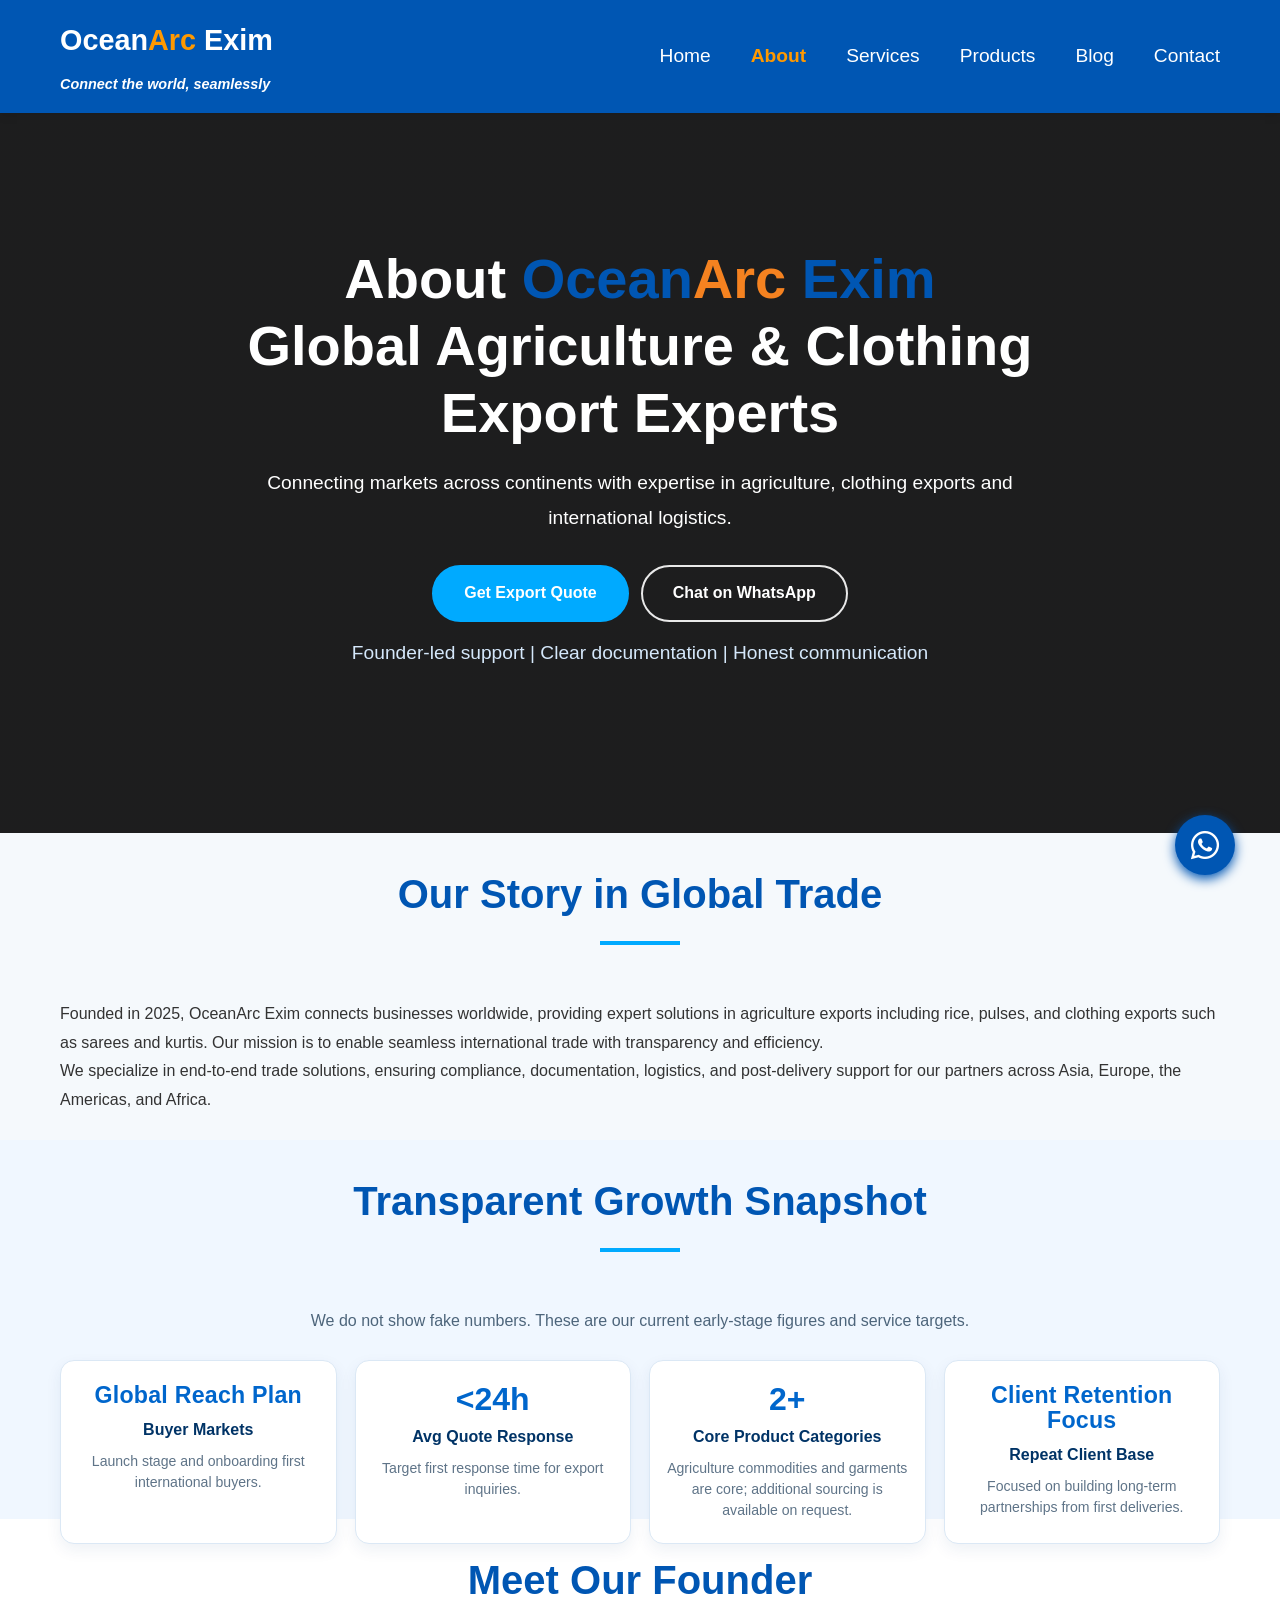
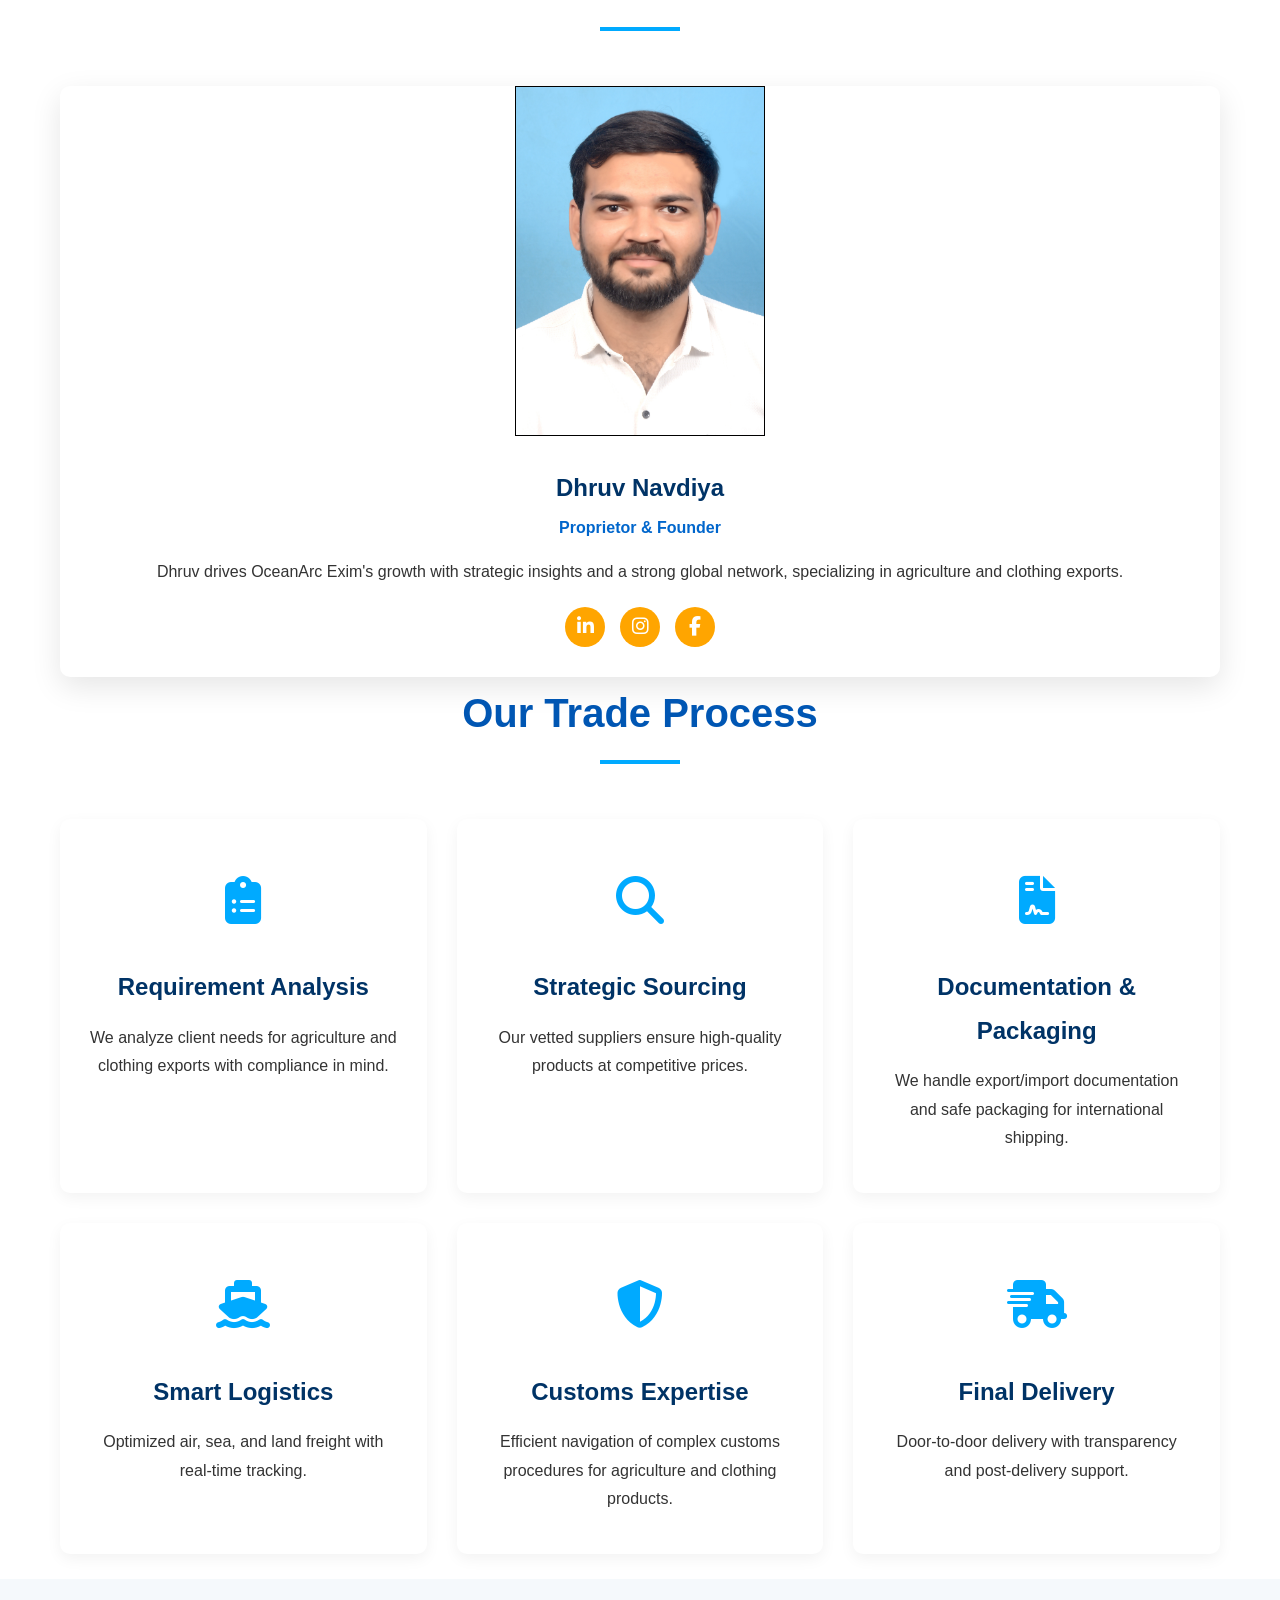
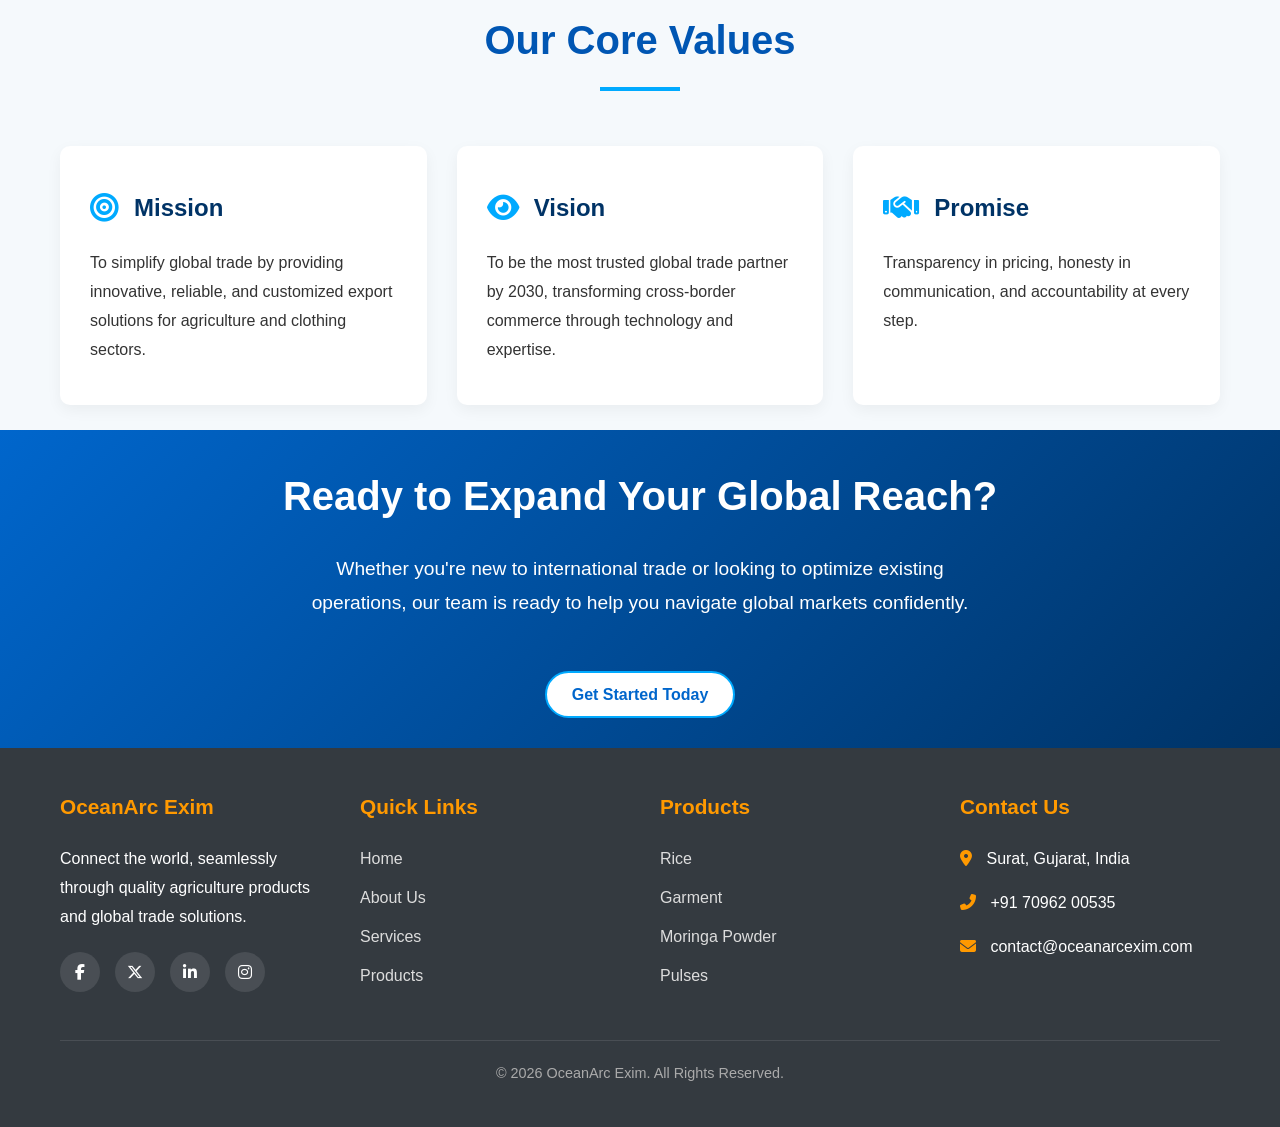
==== about.html @ 797d9c74 "first commit" ====
<!DOCTYPE html>
<html lang="en" class="page-anim">

<head>
  <meta charset="UTF-8" />
  <meta name="viewport" content="width=device-width, initial-scale=1.0" />
  <title>About OceanArc Exim | Global Agriculture & Clothing Export Experts</title>

  <!-- Meta description and keywords for SEO -->
  <meta name="description"
    content="Learn about OceanArc Exim, a leading global trade company specializing in agriculture and clothing exports. Discover our journey, core values, and expertise in cross-border commerce.">
  <meta name="keywords"
    content="OceanArc Exim, global trade, agriculture exports, clothing exports, rice, pulses, export solutions, international logistics">
  <link rel="canonical" href="https://oceanarcexim.com/about.html">

  <!-- Open Graph / Facebook -->
  <meta property="og:title" content="About OceanArc Exim | Global Trade & Export Experts">
  <meta property="og:description"
    content="OceanArc Exim is a trusted global trade company specializing in agriculture and clothing exports. Learn about our journey and values.">
  <meta property="og:type" content="website">
  <meta property="og:url" content="https://oceanarcexim.com/about.html">
  <meta property="og:image" content="https://oceanarcexim.com/images/about-og-image.jpg">

  <!-- Twitter Card -->
  <meta name="twitter:card" content="summary_large_image">
  <meta name="twitter:title" content="About OceanArc Exim | Global Trade & Export Experts">
  <meta name="twitter:description"
    content="OceanArc Exim is a trusted global trade company specializing in agriculture and clothing exports.">
  <meta name="twitter:image" content="https://oceanarcexim.com/images/about-og-image.jpg">

  <!-- Structured Data for Organization -->
  <script type="application/ld+json">
  {
    "@context": "https://schema.org",
    "@type": "Organization",
    "name": "OceanArc Exim",
    "url": "https://oceanarcexim.com",
    "logo": "https://oceanarcexim.com/images/logo.svg",
    "sameAs": [
      "https://www.facebook.com/profile.php?id=61581010155384",
      "https://x.com/oceanarcexim",
      "https://www.linkedin.com/company/oceanarc-exim/",
      "https://www.instagram.com/oceanarcexim/"
    ],
    "founder": {
      "@type": "Person",
      "name": "Dhruv Navdiya",
      "jobTitle": "Proprietor & Founder",
      "sameAs": "https://www.linkedin.com/in/dhruv-navdiya-4999b9301"
    },
    "description": "OceanArc Exim is a global trade company specializing in agriculture and clothing exports, connecting markets across continents."
  }
  </script>

  <!-- Font Awesome -->
  <link rel="stylesheet" href="https://cdnjs.cloudflare.com/ajax/libs/font-awesome/6.5.2/css/all.min.css" />

  <!-- Stylesheet -->
  <link rel="stylesheet" href="css/style.css" />
  <link rel="icon" href="images/logo.svg" type="image/svg+xml">

    <link rel="stylesheet" href="css/about.css" />
</head>

<body data-page="about">
  <!-- WhatsApp Button -->
  <a href="https://wa.me/917096200535?text=Hi%20OceanArc%20Exim!%20Let's%20connect." class="whatsapp-button"
    target="_blank" aria-label="Chat with us on WhatsApp">
    <i class="fab fa-whatsapp"></i>
  </a>
  <!-- Header -->
      <div id="site-header"></div>

  <!-- Hero Section -->
  <section class="hero">
    <div class="video-container">
      <video autoplay muted loop playsinline preload="metadata" id="heroVideo">
        <source src="videos/intro.mp4" type="video/mp4">
        <!-- Fallback image if video doesn't load -->
        <img src="images/about.webp" alt="OceanArc Exim - Global Trade">
      </video>
    </div>
    <div class="container">
      <div class="hero-content">
        <h1>About <span style="color: #0056B3;">Ocean</span><span style="color: #f58220;">Arc</span><span
            style="color: #0056B3;"> Exim</span><br /> Global Agriculture & Clothing Export Experts</h1>
        <p class="hero-subtext">Connecting markets across continents with expertise in agriculture, clothing exports and
          international logistics.</p>
        <div class="about-hero-cta">
          <a href="contact.html" class="btn" data-inquiry="Hello OceanArc Exim, I want a quick export quote for bulk order. Please share MOQ, pricing, and delivery timeline.">Get Export Quote</a>
          <a href="https://wa.me/917096200535?text=Hi%20OceanArc%20Exim!%20I%20want%20an%20export%20quote."
            class="btn btn-outline-about" target="_blank" rel="noopener">Chat on WhatsApp</a>
        </div>
        <p class="hero-trust-line hero-trust-line-secondary">Founder-led support | Clear documentation | Honest communication</p>
      </div>
    </div>
  </section>

  <!-- Our Story -->
  <section class="section">
    <div class="container">
      <div class="section-title">
        <h2>Our Story in Global Trade</h2>
      </div>
      <p>Founded in 2025, OceanArc Exim connects businesses worldwide, providing expert solutions in agriculture exports
        including rice, pulses, and clothing exports such as sarees and kurtis. Our mission is to enable seamless
        international trade with transparency and efficiency.</p>
      <p>We specialize in end-to-end trade solutions, ensuring compliance, documentation, logistics, and post-delivery
        support for our partners across Asia, Europe, the Americas, and Africa.</p>
    </div>
  </section>

  <!-- Proof Section -->
  <section class="section proof-section">
    <div class="container">
      <div class="section-title">
        <h2>Transparent Growth Snapshot</h2>
      </div>
      <p class="proof-intro">We do not show fake numbers. These are our current early-stage figures and service targets.</p>
      <div class="proof-grid">
        <article class="proof-card">
          <strong class="proof-strong-text">Global Reach Plan</strong>
          <span>Buyer Markets</span>
          <p>Launch stage and onboarding first international buyers.</p>
        </article>
        <article class="proof-card">
          <strong>&lt;24h</strong>
          <span>Avg Quote Response</span>
          <p>Target first response time for export inquiries.</p>
        </article>
        <article class="proof-card">
          <strong>2+</strong>
          <span>Core Product Categories</span>
          <p>Agriculture commodities and garments are core; additional sourcing is available on request.</p>
        </article>
        <article class="proof-card">
          <strong class="proof-strong-text">Client Retention Focus</strong>
          <span>Repeat Client Base</span>
          <p>Focused on building long-term partnerships from first deliveries.</p>
        </article>
      </div>
    </div>
  </section>

  <!-- Founder Section -->
  <section class="section section-alt">
    <div class="container">
      <div class="section-title">
        <h2>Meet Our Founder</h2>
      </div>
      <div class="founders">
        <div class="founder-card">
          <div class="founder-img-container">
            <img src="images/dhruv_navdiya.jpg" alt="Dhruv Navdiya, Founder of OceanArc Exim, Global Trade Expert"
              class="founder-img" />
          </div>
          <div class="founder-info">
            <h3 class="founder-name">Dhruv Navdiya</h3>
            <p class="founder-title">Proprietor & Founder</p>
            <p>Dhruv drives OceanArc Exim's growth with strategic insights and a strong global network, specializing in
              agriculture and clothing exports.</p>
            <div class="social-links-1">
              <a href="https://www.linkedin.com/in/dhruv-navdiya-4999b9301" target="_blank"><i
                  class="fab fa-linkedin-in"></i></a>
              <a href="https://www.instagram.com/dnavdiya_2005?igsh=ZDdmYmc5bDFraGQ4" target="_blank"><i
                  class="fab fa-instagram"></i></a>
              <a href="https://www.facebook.com/share/1FxKgViYUD/" target="_blank"><i class="fab fa-facebook-f"></i></a>
            </div>
          </div>
        </div>
      </div>
    </div>
  </section>

  <!-- Trade Process -->
  <section class="section section-alt">
    <div class="container">
      <div class="section-title">
        <h2>Our Trade Process</h2>
      </div>
      <div class="process-container">
        <div class="process-step">
          <div class="process-icon"><i class="fas fa-clipboard-list" aria-hidden="true"></i></div>
          <h3>Requirement Analysis</h3>
          <p>We analyze client needs for agriculture and clothing exports with compliance in mind.</p>
        </div>
        <div class="process-step">
          <div class="process-icon"><i class="fas fa-magnifying-glass" aria-hidden="true"></i></div>
          <h3>Strategic Sourcing</h3>
          <p>Our vetted suppliers ensure high-quality products at competitive prices.</p>
        </div>
        <div class="process-step">
          <div class="process-icon"><i class="fas fa-file-contract" aria-hidden="true"></i></div>
          <h3>Documentation & Packaging</h3>
          <p>We handle export/import documentation and safe packaging for international shipping.</p>
        </div>
        <div class="process-step">
          <div class="process-icon"><i class="fas fa-ship" aria-hidden="true"></i></div>
          <h3>Smart Logistics</h3>
          <p>Optimized air, sea, and land freight with real-time tracking.</p>
        </div>
        <div class="process-step">
          <div class="process-icon"><i class="fas fa-shield-halved" aria-hidden="true"></i></div>
          <h3>Customs Expertise</h3>
          <p>Efficient navigation of complex customs procedures for agriculture and clothing products.</p>
        </div>
        <div class="process-step">
          <div class="process-icon"><i class="fas fa-truck-fast" aria-hidden="true"></i></div>
          <h3>Final Delivery</h3>
          <p>Door-to-door delivery with transparency and post-delivery support.</p>
        </div>
      </div>
    </div>
  </section>

  <!-- Core Values -->
  <section class="section">
    <div class="container">
      <div class="section-title">
        <h2>Our Core Values</h2>
      </div>
      <div class="values-container">
        <div class="value-card">
          <h3><i class="fas fa-bullseye"></i> Mission</h3>
          <p>To simplify global trade by providing innovative, reliable, and customized export solutions for agriculture
            and clothing sectors.</p>
        </div>
        <div class="value-card">
          <h3><i class="fas fa-eye"></i> Vision</h3>
          <p>To be the most trusted global trade partner by 2030, transforming cross-border commerce through technology
            and expertise.</p>
        </div>
        <div class="value-card">
          <h3><i class="fas fa-handshake"></i> Promise</h3>
          <p>Transparency in pricing, honesty in communication, and accountability at every step.</p>
        </div>
      </div>
    </div>
  </section>

  <!-- CTA -->
  <section class="cta-section">
    <div class="container">
      <h2>Ready to Expand Your Global Reach?</h2>
      <p>Whether you're new to international trade or looking to optimize existing operations, our team is ready to help
        you navigate global markets confidently.</p>
      <a href="contact.html" class="btn" data-inquiry="Hello OceanArc Exim, I am ready to start. Please guide me with product options, MOQ, pricing, and delivery timeline.">Get Started Today</a>
    </div>
  </section>

  <!-- Footer -->
      <div id="site-footer"></div>

      <script src="js/layout.js" defer></script>
<script src="js/main.js" defer></script>
  <!-- Google tag (gtag.js) -->
  <script async src="https://www.googletagmanager.com/gtag/js?id=G-DRQ6JEZ7NY"></script>
  <script>
    window.dataLayer = window.dataLayer || [];
    function gtag() { dataLayer.push(arguments); }
    gtag('js', new Date());

    gtag('config', 'G-DRQ6JEZ7NY');
  </script>
</body>

</html>
---- css/style.css ----
/* Contact info links */
  .contact-info a {
    color: #ffffff;
    text-decoration: none;
    transition: color 0.3s ease;
  }

  .contact-info a:hover {
    color: #FF9900;
  }

/* Video styling for product cards */
.product-media {
    width: 100%;
    height: 4000px;
    object-fit: cover;
    border-radius: 8px 8px 0 0;
    background: #f5f5f5;
}

.product-card video.product-media {
    background: #000;
	height: 300px;
}

/* Ensure consistent sizing */
.product-image, .product-media {
    width: 100%;
    height: 400px;
    object-fit: cover;
    border-radius: 8px 8px 0 0;
}

/* Single product page video */
.product-image-section video.product-media {
    height: 450px;
}

/* Why Choose Us Section */
.why-choose-us {
  padding: 60px 0;
  background-color: #f0f4f8; /* Light blue-gray background */
}

.features-grid {
  display: grid;
  grid-template-columns: repeat(4, 1fr);
  gap: 30px;
  margin-top: 40px;
}

.feature-card {
  background-color: white;
  padding: 30px;
  border-radius: 10px;
  box-shadow: 0 8px 20px rgba(0, 0, 0, 0.1);
  text-align: center;
  transition: transform 0.3s ease, box-shadow 0.3s ease;
  border-bottom: 4px solid var(--primary-color);
}

.feature-card:hover {
  transform: translateY(-8px);
  box-shadow: 0 12px 25px rgba(0, 0, 0, 0.15);
  border-color: var(--accent-color);
}

.feature-icon {
  font-size: 3.5rem;
  color: var(--primary-color);
  margin-bottom: 20px;
  transition: color 0.3s ease;
}

.feature-card:hover .feature-icon {
  color: var(--accent-color);
}

.feature-card h3 {
  font-size: 1.6rem;
  color: var(--secondary-color);
  margin-bottom: 15px;
}

.feature-card p {
  color: var(--text-light);
  font-size: 1rem;
}

/* WhatsApp Button Styles */
        .whatsapp-button {
            position: fixed;
            bottom: 25px;
            right: 45px;
            width: 60px;
            height: 60px;
            background-color: #0056b3;
            border-radius: 50%;
            display: flex;
            align-items: center;
            justify-content: center;
            box-shadow: 0 4px 12px #0056b3;
            z-index: 9999;
            transition: all 0.3s ease;
            animation: pulse 2s infinite;
        }
        
        .whatsapp-button:hover {
            transform: scale(1.1);
            box-shadow: 0 6px 16px #0056b3;
        }
        
        .whatsapp-button i {
            color: white;
            font-size: 32px;
        }
        
        @keyframes pulse {
            0% {
                box-shadow: #0056b3;
            }
            70% {
                box-shadow:#0056b3;
            }
            100% {
                box-shadow: #0056b3;
            }
        }
        
        /* Responsive adjustments */
        @media (max-width: 768px) {
            .whatsapp-button {
                bottom: 20px;
                right: 20px;
                width: 55px;
                height: 55px;
            }
            
            .whatsapp-button i {
                font-size: 28px;
            }
        }


/* Dropdown Menu Styles */
.dropdown {
  position: relative;
}

.dropdown-menu {
  position: absolute;
  top: 100%;
  left: -27px;
  background-color: var(--primary-color);
  min-width: 0px;
  box-shadow: 0 8px 16px rgba(0, 0, 0, 0.15);
  border-radius: 0 0 5px 5px;
  opacity: 0;
  visibility: hidden;
  transform: translateY(-10px);
  transition: all 0.3s ease;
  z-index: 1000;
  border-top: 3px solid var(--accent-color);
  margin-top:10px;
}

.dropdown:hover .dropdown-menu {
  opacity: 1;
  visibility: visible;
  transform: translateY(0);
}

.dropdown-menu a {
  display: block;
  padding: 12px 20px;
  color: white !important;
  text-decoration: none;
  transition: all 0.3s ease;
  border-bottom: 1px solid rgba(255, 255, 255, 0.1);
}

/* Change text color to orange on hover */
.dropdown-menu a:hover {
  background-color: rgba(255, 255, 255, 0.1);
  color: var(--accent-color) !important;
}

.dropdown-menu a:last-child {
  border-bottom: none;
}


/* Mobile dropdown styles */
@media (max-width: 768px) {
  .dropdown-menu {
    position: static;
    opacity: 1;
    visibility: visible;
    transform: none;
    box-shadow: none;
    background-color: rgba(0, 0, 0, 0.2);
    display: none;
    margin-left: 20px;
    border-top: none;
    border-left: 3px solid var(--accent-color);
  }
  
  .dropdown.active .dropdown-menu {
    display: block;
  }
  
  .dropdown-menu a {
    color: white !important;
    border-bottom: 1px solid rgba(255, 255, 255, 0.1);
  }
  
  /* Change text color to orange on hover for mobile */
  .dropdown-menu a:hover {
    background-color: rgba(255, 255, 255, 0.1);
    color: var(--accent-color) !important;
  }
  
  .dropdown.active > a {
    color: var(--accent-color) !important;
  }
  
}



/* Modal Styles */
.modal {
  display: none;
  position: fixed;
  z-index: 1000;
  left: 0;
  top: 0;
  width: 100%;
  height: 100%;
  overflow: auto;
  background-color: rgba(0,0,0,0.7);
}

.modal-content {
  background-color: #fefefe;
  margin: 5% auto;
  padding: 20px;
  border: 1px solid #888;
  width: 80%;
  max-width: 900px;
  border-radius: 8px;
  max-height: 80vh;
  overflow-y: auto;
}

.close {
  color: #aaa;
  float: right;
  font-size: 28px;
  font-weight: bold;
  cursor: pointer;
}

.close:hover {
  color: black;
}

/* Image Management Styles */
.image-item {
  position: relative;
  border: 1px solid #ddd;
  border-radius: 5px;
  padding: 10px;
  width: 150px;
}

.image-item img {
  width: 100%;
  height: 120px;
  object-fit: cover;
  border-radius: 4px;
}

.image-actions {
  display: flex;
  justify-content: space-between;
  margin-top: 8px;
}

.primary-badge {
  background-color: var(--primary-color);
  color: white;
  padding: 2px 6px;
  border-radius: 3px;
  font-size: 12px;
  margin-top: 5px;
}

.set-primary-btn {
  background-color: #28a745;
  color: white;
  border: none;
  padding: 4px 8px;
  border-radius: 3px;
  cursor: pointer;
  font-size: 12px;
}

.delete-image-btn {
  background-color: #dc3545;
  color: white;
  border: none;
  padding: 4px 8px;
  border-radius: 3px;
  cursor: pointer;
  font-size: 12px;
}

.image-upload-section {
  margin: 20px 0;
  padding: 15px;
  background-color: #f8f9fa;
  border-radius: 5px;
  border: 1px dashed #ccc;
}

html.page-anim body > * {
  opacity: 0;
  transform: translateY(20px);
}

html.page-anim body > * {
  animation: pageFadeIn 0.8s ease-out both;
}

@keyframes pageFadeIn {
  0% { opacity: 0; transform: translateY(20px); }
  100% { opacity: 1; transform: translateY(0); }
}

@media (prefers-reduced-motion: reduce) {
  html.page-anim body > * {
    opacity: 1 !important;
    transform: none !important;
    animation: none !important;
  }
}

.learn {
  display: block;
  text-decoration: none;
  color: #003366;
}
/* Base Styles */
:root {
  --primary-color: #0056b3;
  --secondary-color: #003366;
  --accent-color: #ff9900;
  --light-color: #f8f9fa;
  --dark-color: #343a40;
  --text-color: #333;
  --text-light: #6c757d;
  --container-blue: #00529c;
  --container-blue: #00529c;
  --container-orange: #e67e22;
  --container-green: #27ae60;
  --container-gray: #7f8c8d;
}
/* Responsive Images */
@media (max-width: 768px) {
  .featured-image {
    max-height: 300px;
  }

  .post-content img {
    margin: 15px 0;
  }
}
/*end*/
* {
  margin: 0;
  padding: 0;
  box-sizing: border-box;
  font-family: "Segoe UI", Tahoma, Geneva, Verdana, sans-serif;
}
body {
  color: var(--text-color);
  line-height: 1.6;
  overflow-x: hidden;
}
.container {
  width: 100%;
  max-width: 1200px;
  margin: 0 auto;
  padding: 0 15px;
}
/* Header Styles */
#site-header {
  min-height: 88px;
  background-color: var(--primary-color);
}

header {
  background-color: var(--primary-color);
  color: white;
  padding: 15px 0;
  position: sticky;
  top: 0;
  z-index: 1000;
  box-shadow: 0 2px 10px rgba(0, 0, 0, 0.1);
  transition: all 0.3s;
}
.header-container {
  display: flex;
  justify-content: space-between;
  align-items: center;
}
.logo {
  font-size: 1.8rem;
  font-weight: 700;
}
.logo span {
  color: var(--accent-color);
}
.tagline {
  font-style: italic;
  font-size: 0.9rem;
  margin-top: 5px;
}
.header-email {
  margin-left: 24px;
  margin-right: auto;
  display: inline-flex;
  align-items: center;
  gap: 8px;
  color: #e8f3ff;
  text-decoration: none;
  font-size: 0.95rem;
  font-weight: 600;
  padding: 6px 12px;
  border: 1px solid rgba(255, 255, 255, 0.35);
  border-radius: 999px;
  background: rgba(255, 255, 255, 0.08);
  transition: background-color 0.25s ease, color 0.25s ease;
}
.header-email:hover {
  background: rgba(255, 255, 255, 0.2);
  color: #fff;
}
.nav-toggle {
  display: none;
  background: none;
  border: none;
  color: white;
  font-size: 1.5rem;
  cursor: pointer;
}
nav ul {
  display: flex;
  list-style: none;
}
nav ul li {
  margin-left: 40px;
  font-size: 1.2rem;
}
nav ul li a {
  color: white;
  text-decoration: none;
  font-weight: 500;
  transition: color 0.3s;
}
nav ul li a.nav-active {
  color: var(--accent-color) !important;
  font-weight: 700;
}
nav ul li a:hover {
  color: var(--accent-color);
}
.admin-link {
  background-color: var(--accent-color);
  padding: 5px 15px;
  border-radius: 5px;
}
/* Hero Slider */
.hero {
  position: relative;
  height: 750px;
  overflow: hidden;
}
.slider {
  display: flex;
  width: 100%;
  height: 100%;
  transition: transform 0.5s ease-in-out;
}
.slide {
  min-width: 100%;
  height: 100%;
  background-size: cover;
  background-position: center;
  display: flex;
  align-items: center;
  justify-content: center;
  color: white;
  text-align: center;
  position: relative;
}
.slide::before {
  content: "";
  position: absolute;
  top: 0;
  left: 0;
  width: 100%;
  height: 100%;
  background-color: rgba(0, 0, 0, 0.5);
}
.slide-content {
  position: relative;
  z-index: 1;
  padding: 0 20px;
  max-width: 800px;
}
.slide h1 {
  font-size: 3rem;
  margin-bottom: 20px;
  text-shadow: 2px 2px 4px rgba(0, 0, 0, 0.5);
}
.slide p {
  font-size: 1.2rem;
  margin-bottom: 30px;
  text-shadow: 1px 1px 2px rgba(0, 0, 0, 0.5);
}
.btn {
  display: inline-block;
  background-color: var(--accent-color);
  color: white;
  padding: 12px 30px;
  border-radius: 5px;
  text-decoration: none;
  font-weight: 600;
  transition: background-color 0.3s;
}
.btn-outline-light {
  background-color: transparent;
  border: 2px solid rgba(255, 255, 255, 0.85);
  color: #fff;
}
.btn-outline-light:hover {
  background-color: rgba(255, 255, 255, 0.16);
  color: #fff;
}
.hero-cta-group {
  display: flex;
  gap: 12px;
  justify-content: center;
  flex-wrap: wrap;
}
.hero-proof {
  margin-top: 16px;
  font-size: 0.95rem;
  font-weight: 600;
  color: #f2f2f2;
}
.hero-proof i {
  color: #5bff93;
  margin-right: 6px;
}

.conversion-strip {
  position: relative;
  overflow: hidden;
  background: linear-gradient(180deg, #eef6ff 0%, #e6f1ff 100%);
  color: var(--text-color);
  padding: 58px 0;
  border-top: 1px solid #d7e6f7;
  border-bottom: 1px solid #d7e6f7;
}
.conversion-strip::before {
  content: "";
  position: absolute;
  inset: 0;
  background-image: radial-gradient(circle at 1px 1px, rgba(0, 86, 179, 0.14) 1px, transparent 0);
  background-size: 22px 22px;
  opacity: 0.18;
  pointer-events: none;
}
.conversion-strip::after {
  content: none;
}
.conversion-strip-inner {
  position: relative;
  z-index: 1;
  display: grid;
  grid-template-columns: minmax(0, 1.5fr) minmax(280px, 1fr);
  align-items: center;
  gap: 24px;
}
.conversion-shell {
  position: relative;
  z-index: 1;
  border-radius: 24px;
  padding: 22px;
  background: #ffffff;
  border: 1px solid #c8ddf3;
  box-shadow: 0 16px 36px rgba(5, 49, 96, 0.12);
}
.conversion-copy {
  background: #f6fbff;
  border: 1px solid #d6e6f7;
  border-radius: 18px;
  padding: 26px 24px;
  box-shadow: inset 0 1px 0 rgba(255, 255, 255, 0.95);
}
.conversion-kicker {
  display: inline-flex;
  align-items: center;
  gap: 8px;
  font-size: 0.76rem;
  letter-spacing: 0.08em;
  text-transform: uppercase;
  font-weight: 700;
  color: #1d5f9f;
  margin-bottom: 10px;
}
.conversion-kicker::before {
  content: "";
  width: 18px;
  height: 2px;
  border-radius: 999px;
  background: var(--accent-color);
}
.conversion-copy h2 {
  font-size: 2rem;
  margin-bottom: 10px;
  line-height: 1.15;
  color: #123a63;
}
.conversion-copy p {
  margin: 0 0 18px;
  color: #496985;
  max-width: 640px;
}
.trust-metrics {
  display: grid;
  grid-template-columns: repeat(3, minmax(0, 1fr));
  gap: 10px;
}
.trust-item {
  background: #fff;
  border: 1px solid #cfe2f5;
  border-radius: 12px;
  padding: 12px 12px;
  box-shadow: 0 4px 10px rgba(10, 70, 130, 0.05);
}
.trust-item strong {
  display: block;
  font-size: 1.15rem;
  margin-bottom: 4px;
  color: #0b5299;
}
.trust-item span {
  font-size: 0.8rem;
  color: #55728d;
}
.conversion-actions {
  display: grid;
  grid-template-columns: 1fr;
  gap: 10px;
  background: #f3f8ff;
  border: 1px solid #cfe1f4;
  border-radius: 16px;
  padding: 16px;
  box-shadow: inset 0 1px 0 rgba(255, 255, 255, 0.92);
}
.conversion-btn {
  min-width: 0;
  text-align: center;
  width: 100%;
  border-radius: 10px;
}
.conversion-actions .btn {
  box-shadow: 0 7px 16px rgba(0, 86, 179, 0.2);
}
.conversion-actions .btn-outline-light {
  color: #0b539a;
  background: #fff;
  border-color: #0b539a;
}
.conversion-actions .btn-outline-light:hover {
  background: #eaf3ff;
  color: #083f78;
}

/* Add this to your existing testimonials CSS */
.testimonial-card {
  position: relative;
  transform-style: preserve-3d;
  perspective: 1000px;
  transition: all 0.5s cubic-bezier(0.175, 0.885, 0.32, 1.275);
}

.testimonial-card::before {
  content: "";
  position: absolute;
  top: 0;
  left: 0;
  width: 100%;
  height: 100%;
  background: linear-gradient(
    135deg,
    rgba(74, 144, 226, 0.1) 0%,
    rgba(80, 201, 195, 0.1) 100%
  );
  border-radius: 10px;
  transform: translateZ(0);
  transition: all 0.5s cubic-bezier(0.175, 0.885, 0.32, 1.275);
  z-index: -1;
}

.testimonial-card:hover {
  transform: translateY(-10px) rotateX(5deg) rotateY(5deg);
  box-shadow: 0 20px 40px rgba(0, 0, 0, 0.2),
    0 0 0 1px rgba(255, 255, 255, 0.1) inset,
    0 -30px 50px rgba(0, 0, 0, 0.1) inset;
}

.testimonial-card:hover::before {
  transform: translateZ(20px);
  box-shadow: 0 10px 30px rgba(74, 144, 226, 0.3),
    0 0 0 1px rgba(255, 255, 255, 0.2) inset;
}

.testimonial-content {
  transform: translateZ(30px);
}

.testimonial-card:hover .quote-icon {
  transform: rotate(5deg) scale(1.1);
  text-shadow: 2px 2px 5px rgba(0, 0, 0, 0.1);
}

.testimonial-card:hover .author-image {
  transform: translateZ(10px) scale(1.1);
  box-shadow: 0 5px 15px rgba(0, 0, 0, 0.2);
}

.testimonial-card:hover .testimonial-text {
  transform: translateZ(10px);
  text-shadow: 1px 1px 2px rgba(0, 0, 0, 0.05);
}

/* Add depth to the decorative top bar */
.testimonial-card::after {
  content: "";
  position: absolute;
  top: 0;
  left: 0;
  width: 100%;
  height: 5px;
  background: linear-gradient(90deg, #4a90e2, #50c9c3);
  transform-origin: top;
  transform: rotateX(0deg);
  transition: all 0.5s cubic-bezier(0.175, 0.885, 0.32, 1.275);
  z-index: 2;
}

.testimonial-card:hover::after {
  height: 8px;
  transform: rotateX(45deg) translateY(-3px);
  box-shadow: 0 5px 15px rgba(74, 144, 226, 0.4);
}
/* Testimonials Section */
.testimonials {
  padding: 30px 0 60px;
  background-color: #f9f9f9;
}

.testimonials-grid {
  display: grid;
  grid-template-columns: repeat(auto-fit, minmax(350px, 1fr));
  gap: 50px;
  margin-top: 50px;
}

.testimonial-card {
  background: white;
  border-radius: 10px;
  padding: 30px;
  box-shadow: 0 5px 15px rgba(0, 0, 0, 0.05);
  transition: all 0.3s ease;
  position: relative;
  overflow: hidden;
  transform: translateY(20px);
  opacity: 0;
  animation: fadeInUp 0.6s forwards;
}

.testimonial-card:nth-child(1) {
  animation-delay: 0.2s;
}
.testimonial-card:nth-child(2) {
  animation-delay: 0.4s;
}
.testimonial-card:nth-child(3) {
  animation-delay: 0.6s;
}

@keyframes fadeInUp {
  to {
    opacity: 1;
    transform: translateY(0);
  }
}

.testimonial-card:hover {
  transform: translateY(-5px);
  box-shadow: 0 15px 30px rgba(0, 0, 0, 0.1);
}

.testimonial-content {
  position: relative;
  z-index: 1;
}

.quote-icon {
  font-size: 40px;
  color: #f0f0f0;
  margin-bottom: 20px;
}

.testimonial-text {
  font-size: 16px;
  line-height: 1.6;
  color: #555;
  margin-bottom: 25px;
  position: relative;
}

.testimonial-author {
  display: flex;
  align-items: center;
}

.author-image {
  width: 60px;
  height: 60px;
  border-radius: 50%;
  background-size: cover;
  background-position: center;
  margin-right: 15px;
  border: 3px solid #f0f0f0;
}

.author-info h4 {
  margin: 0;
  font-size: 18px;
  color: #333;
}

.author-info p {
  margin: 5px 0 0;
  font-size: 14px;
  color: #777;
}

/* Add a decorative element */
.testimonial-card::before {
  content: "";
  position: absolute;
  top: 0;
  left: 0;
  width: 100%;
  height: 5px;
  background: linear-gradient(90deg, #4a90e2, #50c9c3);
  transition: all 0.3s ease;
}

.testimonial-card:hover::before {
  height: 10px;
}

/* Enhanced Form Hover Animations */
.form-group input,
.form-group select,
.form-group textarea {
  transition: all 0.3s ease;
  box-shadow: 0 2px 5px rgba(0, 0, 0, 0.05);
}

.form-group input:hover,
.form-group select:hover,
.form-group textarea:hover {
  border-color: var(--accent-color);
  box-shadow: 0 5px 15px rgba(0, 0, 0, 0.1);
  transform: translateY(-2px);
}

.form-group input:focus,
.form-group select:focus,
.form-group textarea:focus {
  border-color: var(--primary-color);
  box-shadow: 0 5px 15px rgba(0, 86, 179, 0.2);
  transform: translateY(-2px);
}

.submit-btn {
  position: relative;
  overflow: hidden;
  transition: all 0.4s ease;
}

.submit-btn:hover {
  transform: translateY(-3px);
  box-shadow: 0 10px 20px rgba(0, 86, 179, 0.3);
}

.submit-btn::after {
  content: "";
  position: absolute;
  top: 50%;
  left: 50%;
  width: 5px;
  height: 5px;
  background: rgba(255, 255, 255, 0.5);
  opacity: 0;
  border-radius: 100%;
  transform: scale(1, 1) translate(-50%);
  transform-origin: 50% 50%;
}

.submit-btn:focus:not(:active)::after {
  animation: ripple 1s ease-out;
}

@keyframes ripple {
  0% {
    transform: scale(0, 0);
    opacity: 0.5;
  }
  100% {
    transform: scale(20, 20);
    opacity: 0;
  }
}

/* Enhanced Product Card Hover Effects */
.product-card {
  transition: all 0.4s cubic-bezier(0.175, 0.885, 0.32, 1.275);
  position: relative;
}

.product-card:hover {
  transform: translateY(-10px) scale(1.02);
  box-shadow: 0 20px 40px rgba(0, 0, 0, 0.15);
}

.product-card::before {
  content: "";
  position: absolute;
  top: 0;
  left: 0;
  width: 100%;
  height: 100%;
  opacity: 0;
  transition: opacity 0.3s ease;
  z-index: 1;
  border-radius: 10px;
}

.product-card:hover::before {
  opacity: 1;
}

.product-content {
  position: relative;
  z-index: 2;
  background: white;
}

.product-image {
  transition: transform 0.5s ease;
}

.product-card:hover .product-image {
  transform: scale(1.05);
}

/* Enhanced Testimonial Card Hover Effects */
.testimonial-card:hover {
  transform: translateY(-10px) scale(1.02);
  box-shadow: 0 20px 40px rgba(0, 0, 0, 0.15);
}

.testimonial-card::after {
  content: "";
  position: absolute;
  bottom: 0;
  left: 0;
  width: 100%;
  height: 5px;
  background: linear-gradient(90deg, var(--accent-color), var(--primary-color));
  transition: all 0.3s ease;
}

.testimonial-card:hover::after {
  height: 8px;
}

.quote-icon {
  transition: transform 0.3s ease, color 0.3s ease;
}

.testimonial-card:hover .quote-icon {
  transform: scale(1.2);
  color: var(--accent-color);
  margin-left: 15px;
}

.author-image {
  transition: transform 0.3s ease, border-color 0.3s ease;
}

.testimonial-card:hover .author-image {
  transform: scale(1.1);
  border-color: var(--accent-color);
}

.testimonial-text {
  transition: color 0.3s ease;
}

.testimonial-card:hover .testimonial-text {
  color: var(--text-color);
}
.btn:hover {
  background-color: #e68a00;
}
.slider-controls {
  position: absolute;
  bottom: 20px;
  left: 50%;
  transform: translateX(-50%);
  display: flex;
  z-index: 2;
}
.slider-dot {
  width: 12px;
  height: 12px;
  border-radius: 50%;
  background-color: rgba(255, 255, 255, 0.5);
  margin: 0 5px;
  cursor: pointer;
  transition: background-color 0.3s;
}
.slider-dot.active {
  background-color: white;
}
.slider-nav {
  position: absolute;
  top: 50%;
  transform: translateY(-50%);
  width: 100%;
  display: flex;
  justify-content: space-between;
  padding: 0 20px;
  z-index: 2;
}
.slider-nav button {
  background: rgba(255, 255, 255, 0.3);
  border: none;
  color: white;
  width: 40px;
  height: 40px;
  border-radius: 50%;
  font-size: 1.2rem;
  cursor: pointer;
  transition: background 0.3s;
}
.slider-nav button:hover {
  background: rgba(255, 255, 255, 0.7);
}
/* About Section */

/* Container Corner Element */
.container-corner1 {
  position: absolute;
  width: 15px;
  height: 15px;
  border: 2px solid rgba(0, 0, 0, 0.4);
  background: #e0e0e0;
}

.corner-tl {
  top: 0;
  left: 0;
  border-right: none;
  border-bottom: none;
}

.corner-tr {
  top: 0;
  right: 0;
  border-left: none;
  border-bottom: none;
}

.corner-bl {
  bottom: 0;
  left: 0;
  border-right: none;
  border-top: none;
}

.corner-br {
  bottom: 0;
  right: 0;
  border-left: none;
  border-top: none;
}
/* service section */
.services {
  padding: 80px 0;
  background: linear-gradient(to bottom, var(--light-color), #e0e7ff);
  position: relative;
  overflow: hidden;
}

.services-grid {
  display: grid;
  grid-template-columns: repeat(auto-fit, minmax(300px, 1fr));
  gap: 30px;
  margin-top: 40px;
}
.service-card {
  background-color: var(--container-blue);
  border-radius: 0;
  overflow: hidden;
  box-shadow: 0 10px 20px rgba(0, 0, 0, 0.15);
  transition: all 0.4s cubic-bezier(0.175, 0.885, 0.32, 1.275);
  position: relative;
  min-height: 250px;
  color: rgb(255, 255, 255);
}

.service-card:nth-child(2) {
  background-color: var(--light-color);
}

.service-card:nth-child(3) {
  background-color: var(--light-color);
}

.service-card:hover {
  transform: translateY(-10px) scale(1.02);
  box-shadow: 0 20px 40px rgba(0, 0, 0, 0.2);
}

.service-icon {
  font-size: 3rem;
  padding: 30px 30px 20px;
  text-align: center;
  color: rgba(255, 255, 255, 0.9);
}

.service-content {
  padding: 0 25px 30px;
}

.service-content h3 {
  font-size: 1.5rem;
  margin-bottom: 15px;
  color: rgb(0, 0, 0);
}

.service-content p {
  color: rgba(0, 0, 0, 0.85);
}
.about {
  padding: 30px 0;
  background-color: var(--light-color);
}
.section-title {
  text-align: center;
  margin-bottom: 50px;
}
.section-title1 {
  text-align: center;
  margin-bottom: 50px;
}
.section-title1 {
  text-align: center;
  margin-bottom: 50px;
}
.section-title h2 {
  font-size: 2.5rem;
  color: var(--primary-color);
  margin-bottom: 15px;
}
.section-title1 h2 {
  font-size: 2.5rem;
  color: var(--primary-color);
  margin-bottom: 15px;
}
.section-title1 p {
  color: #000000;
  text-shadow: 0 2px 4px rgba(0, 0, 0, 0.4);
  font-weight: 500;
  font-size: 1.5rem;
  max-width: 900px;
  margin: 0 auto;
}
.section-title p {
  color: #000000;
  text-shadow: 0 2px 4px rgba(0, 0, 0, 0.4);
  font-weight: 500;
  font-size: 1.5rem;
  max-width: 900px;
  margin: 0 auto;
}

.section-title1 p {
  color: #ffffff;
  text-shadow: 0 2px 4px rgba(0, 0, 0, 0.4);
  font-weight: 500;
  font-size: 1.5rem;
  max-width: 900px;
  margin: 0 auto;
}

.about-content {
  display: flex;
  flex-wrap: wrap;
  align-items: center;
  gap: 40px;
}
.about-text {
  flex: 1;
  min-width: 300px;
}
.about-text h3 {
  font-size: 1.8rem;
  margin-bottom: 20px;
  color: var(--secondary-color);
}
.about-text p {
  margin-bottom: 20px;
}
.about-image {
  flex: 1;
  min-width: 300px;
  text-align: center;
}
.about-image img {
  max-width: 100%;
  border-radius: 10px;
  box-shadow: 0 5px 15px rgba(0, 0, 0, 0.1);
}
.signature {
  margin-top: 30px;
  font-style: italic;
  font-weight: 500;
}

.services {
  position: relative;
  padding: 30px 0 60px;
  overflow: hidden;
}

/* Blurred background layer */
.services::before {
  content: "";
  position: absolute;
  inset: 0;
  background-image: url(../images/ourservice.webp);
  background-repeat: no-repeat;
  background-size: cover;
  background-position: center;
  filter: blur(2px);
  transform: scale(1.05);
  z-index: 0;
}

/* Content above blur */
.services .container {
  position: relative;
  z-index: 1;
}

/* Grid layout */
.services-grid {
  display: grid;
  grid-template-columns: repeat(auto-fit, minmax(300px, 1fr));
  gap: 30px;
  margin-top: 40px;
}

/* Card styles */
.service-card {
  background-color: var(--container-blue);
  border-radius: 5px;
  overflow: hidden;
  box-shadow: 0 10px 20px rgba(0, 0, 0, 0.15);
  transition: all 0.4s cubic-bezier(0.175, 0.885, 0.32, 1.275);
  position: relative;
  min-height: 250px;
  color: white;
}

.service-card:nth-child(2) {
  background-color: var(--container-orange);
}

.service-card:nth-child(3) {
  background-color: var(--container-green);
}

/* Hover animation */
.service-card:hover {
  transform: translateY(-10px) scale(1.02);
  box-shadow: 0 20px 40px rgba(0, 0, 0, 0.2);
}

/* Icon style */
.service-icon {
  font-size: 3rem;
  padding: 30px 30px 20px;
  text-align: center;
  color: rgba(255, 255, 255, 0.9);
}

/* Card content */
.service-content {
  padding: 0 25px 30px;
}

.service-content h3 {
  font-size: 1.5rem;
  margin-bottom: 15px;
  color: white;
}

.service-content p {
  color: rgba(255, 255, 255, 0.85);
}

/* Products Section */
.products {
  padding: 30px 0;
  background-color: var(--light-color);
}
.products-grid {
  display: grid;
  grid-template-columns: repeat(auto-fit, minmax(250px, 1fr));
  gap: 30px;
  margin-top: 40px;
}
.product-card {
  background-color: white;
  border-radius: 10px;
  overflow: hidden;
  box-shadow: 0 5px 15px rgba(0, 0, 0, 0.05);
}
.product-image {
  height: 200px;
  background-size: cover;
  background-position: center;
}
.product-content {
  padding: 20px;
}
.product-content h3 {
  font-size: 1.3rem;
  margin-bottom: 10px;
  color: var(--secondary-color);
}
.product-content p {
  color: var(--text-light);
  margin-bottom: 15px;
}
.learn-more {
  color: var(--primary-color);
  font-weight: 600;
  text-decoration: none;
  display: inline-flex;
  align-items: center;
}
.learn-more i {
  margin-left: 5px;
  transition: transform 0.3s;
}
.learn-more:hover i {
  transform: translateX(5px);
}
/* Blog Section */
.blog-preview {
  padding: 30px 0;
  background-color: white;
}

.blog-grid {
  display: grid;
  grid-template-columns: repeat(auto-fit, minmax(300px, 1fr));
  gap: 30px;
}
.blog-post {
  background-color: white;
  border-radius: 10px;
  overflow: hidden;
  box-shadow: 0 5px 15px rgba(0, 0, 0, 0.05);
}
.blog-post img {
  width: 100%;
  height: 200px;
  object-fit: cover;
}
.blog-content {
  padding: 20px;
}
.blog-content h3 {
  font-size: 1.3rem;
  margin-bottom: 10px;
  color: var(--secondary-color);
}
.blog-content p {
  color: var(--text-light);
  margin-bottom: 15px;
}
/* Contact Form */

/* Form container base */
.form-container {
  max-width: 800px;
  margin: 0 auto;
  background-color: white;
  padding: 40px;
  border-radius: 6px;
  position: relative;
  box-shadow: 0 5px 15px rgba(0, 0, 0, 0.05);
}

/* Contact form corner plates (does NOT affect service cards) */
:root {
  --primary-co: #4a90e2;
  --secondary-co: #1f3b63;
  --container-bl: #1f3b63;
}

.contact-form {
  position: relative;
  padding: 80px 0;
  overflow: hidden;
}

.contact-form::before {
  content: "";
  position: absolute;
  inset: 0;
  background-image: url(../images/form.webp);
  background-size: cover;
  background-position: center;
  filter: blur(5px);
  z-index: 0;
}

.contact-form .container {
  position: relative;
  z-index: 1;
}

/* Form container styled like a container */
.form-container {
  max-width: 800px;
  margin: 0 auto;
  background-color: white;
  padding: 40px;
  border-radius: 6px;
  position: relative;
  box-shadow: 0 10px 25px rgba(0, 0, 0, 0.15);
  border: 3px solid var(--container-bl);
}

/* Corner plates */
.container-corner {
  width: 14px;
  height: 14px;
  background: var(--container-bl);
  position: absolute;
  border-radius: 2px;
}

.corner-tl {
  top: 8px;
  left: 8px;
}
.corner-tr {
  top: 8px;
  right: 8px;
}
.corner-bl {
  bottom: 8px;
  left: 8px;
}
.corner-br {
  bottom: 8px;
  right: 8px;
}

/* Title */
.form-title {
  text-align: center;
  margin-bottom: 30px;
}

.form-title h2 {
  font-size: 2rem;
  color: var(--primary-co);
  margin-bottom: 10px;
}

.form-title p {
  color: #555;
}
.form-benefits {
  display: flex;
  flex-wrap: wrap;
  justify-content: center;
  gap: 14px;
  margin-bottom: 22px;
}
.form-benefits span {
  background: #f2f8ff;
  border: 1px solid #d6e8ff;
  color: #0f3f78;
  padding: 7px 12px;
  border-radius: 20px;
  font-size: 0.88rem;
  font-weight: 600;
}
.form-benefits i {
  color: var(--primary-color);
  margin-right: 5px;
}

/* Form layout */
.form-row {
  display: flex;
  flex-wrap: wrap;
  gap: 20px;
}

.form-col {
  flex: 1;
  min-width: 250px;
}

.form-group {
  margin-bottom: 20px;
}

/* Labels */
label {
  display: block;
  margin-bottom: 8px;
  font-weight: 600;
  color: var(--secondary-co);
}

/* Inputs and textarea */
input,
select,
textarea {
  width: 100%;
  padding: 12px 15px;
  border: 1px solid #ccc;
  border-radius: 4px;
  font-size: 1rem;
  transition: border-color 0.3s;
}

input:focus,
select:focus,
textarea:focus {
  outline: none;
  border-color: var(--primary-co);
}

textarea {
  min-height: 120px;
  resize: vertical;
}

/* Button */
.submit-btn {
  background-color: var(--primary-co);
  color: white;
  border: none;
  padding: 12px 30px;
  font-size: 1rem;
  font-weight: 600;
  border-radius: 4px;
  cursor: pointer;
  transition: background-color 0.3s, transform 0.2s;
  display: block;
  margin: 30px auto 0;
}

.submit-btn:hover {
  background-color: var(--secondary-co);
  transform: translateY(-2px);
}

/* Message styles */
.form-message {
  text-align: center;
  margin-top: 20px;
  padding: 10px;
  border-radius: 5px;
  display: none;
}

.success {
  background-color: #d4edda;
  color: #155724;
}
.error {
  background-color: #f8d7da;
  color: #721c24;
}

/* Footer */
footer {
  background-color: var(--dark-color);
  color: white;
  padding: 60px 0 20px;
}
.footer-container {
  display: grid;
  grid-template-columns: repeat(auto-fit, minmax(250px, 1fr));
  gap: 40px;
  margin-bottom: 40px;
}
.footer-column h3 {
  font-size: 1.3rem;
  margin-bottom: 20px;
  color: var(--accent-color);
}
.footer-links {
  list-style: none;
}
.footer-links li {
  margin-bottom: 10px;
}
.footer-links a {
  color: #ddd;
  text-decoration: none;
  transition: color 0.3s;
}
.footer-links a:hover {
  color: var(--accent-color);
}
.contact-info {
  list-style: none;
}
.contact-info li {
  margin-bottom: 15px;
  display: flex;
  align-items: flex-start;
}
.contact-info i {
  margin-right: 10px;
  color: var(--accent-color);
}
.contact-info li:hover {
  color: var(--accent-color);
}
.social-links {
  display: flex;
  gap: 15px;
  margin-top: 20px;
}
.social-links a {
  display: inline-flex;
  align-items: center;
  justify-content: center;
  width: 40px;
  height: 40px;
  background-color: rgba(255, 255, 255, 0.1);
  border-radius: 50%;
  color: white;
  transition: background-color 0.3s;
}
.social-links a:hover {
  background-color: var(--accent-color);
}
.copyright {
  text-align: center;
  padding-top: 20px;
  border-top: 1px solid rgba(255, 255, 255, 0.1);
  color: #aaa;
  font-size: 0.9rem;
}

/* --- SEO FIX: Visually Hidden Class --- */
.visually-hidden {
  position: absolute;
  width: 1px;
  height: 1px;
  padding: 0;
  margin: -1px;
  overflow: hidden;
  clip: rect(0, 0, 0, 0);
  white-space: nowrap;
  border-width: 0;
}
/* --- END SEO FIX --- */

.mobile-lead-bar {
  display: none;
}


/* Responsive Styles */
@media (max-width: 992px) {
  .slide h1 {
    font-size: 2.5rem;
  }
  .conversion-strip-inner {
    grid-template-columns: 1fr;
    gap: 16px;
  }
  .conversion-shell {
    padding: 16px;
    border-radius: 20px;
  }
  .conversion-actions {
    width: 100%;
    grid-template-columns: 1fr 1fr;
    justify-content: stretch;
  }
}
@media (max-width: 768px) {
  #site-header {
    min-height: 70px;
  }
  .header-email {
    display: none;
  }
  .nav-toggle {
    display: block;
  }
  nav {
    position: fixed;
    top: 70px;
    left: -100%;
    width: 80%;
    height: calc(100vh - 70px);
    background-color: var(--secondary-color);
    transition: left 0.3s;
    z-index: 999;
  }
  nav.active {
    left: 0;
  }
  nav ul {
    flex-direction: column;
    padding: 20px;
  }
  nav ul li {
    margin: 15px 0;
  }
  .hero {
    height: 470px;
  }
  .slide h1 {
    font-size: 2rem;
  }
  .slide p {
    font-size: 1rem;
  }
  .section-title h2 {
    font-size: 2rem;
  }
  .slider-controls {
    bottom: 10px;
  }
  .slider-nav {
    display: none;
  }
  .slider-dot {
    width: 10px;
    height: 10px;
  }
  .mobile-lead-bar {
    position: fixed;
    left: 0;
    right: 0;
    bottom: 0;
    display: grid;
    grid-template-columns: 1fr 1fr;
    height: 56px;
    padding-bottom: env(safe-area-inset-bottom);
    z-index: 1001;
    box-shadow: 0 -4px 18px rgba(0, 0, 0, 0.22);
  }
  .mobile-lead-bar a {
    display: flex;
    align-items: center;
    justify-content: center;
    gap: 8px;
    text-decoration: none;
    font-weight: 700;
    padding: 0 10px;
    font-size: 0.96rem;
    line-height: 1;
    color: #fff;
  }
  .lead-bar-call {
    background: #0056b3;
  }
  .lead-bar-quote {
    background: #ff9900;
  }
  body {
    padding-bottom: calc(56px + env(safe-area-inset-bottom));
  }
  .whatsapp-button {
    bottom: 82px;
  }
  .conversion-copy h2 {
    font-size: 1.5rem;
  }
  .conversion-shell {
    padding: 14px;
  }
  .conversion-kicker {
    font-size: 0.72rem;
    margin-bottom: 8px;
  }
  .conversion-copy p {
    font-size: 0.95rem;
    margin-bottom: 10px;
  }
  .conversion-btn {
    min-width: 0;
    padding: 10px 12px;
    font-size: 0.9rem;
  }
  .trust-metrics {
    display: grid;
    grid-template-columns: repeat(3, minmax(0, 1fr));
    gap: 8px;
    width: 100%;
  }
  .trust-item {
    min-width: 0;
    padding: 8px 10px;
  }
  .trust-item strong {
    font-size: 1rem;
    line-height: 1.1;
  }
  .trust-item span {
    font-size: 0.75rem;
    line-height: 1.2;
  }
  .conversion-actions {
    display: grid;
    grid-template-columns: 1fr 1fr;
    gap: 8px;
    width: 100%;
    padding: 12px;
  }
  .hero-cta-group {
    display: flex;
    flex-wrap: nowrap;
    justify-content: center;
    gap: 8px;
  }
  .hero-cta-group .btn {
    padding: 9px 12px;
    font-size: 0.86rem;
    white-space: nowrap;
  }
}
@media (max-width: 576px) {
  .hero {
    height: 430px;
  }
  .slide h1 {
    font-size: 1.8rem;
  }
  .btn {
    padding: 10px 20px;
  }
  .hero-cta-group .btn {
    width: auto;
    max-width: none;
    margin: 0;
    padding: 8px 10px;
    font-size: 0.8rem;
  }
  .mobile-lead-bar a {
    gap: 6px;
    font-size: 0.9rem;
  }
  .hero-proof {
    font-size: 0.86rem;
    line-height: 1.3;
  }
  .conversion-strip {
    padding: 22px 0;
  }
  .conversion-strip-inner {
    gap: 14px;
  }
  .conversion-shell {
    padding: 12px;
    border-radius: 16px;
  }
  .conversion-copy {
    padding: 18px 14px;
  }
  .conversion-copy h2 {
    font-size: 1.3rem;
    margin-bottom: 6px;
  }
  .conversion-copy p {
    font-size: 0.9rem;
    line-height: 1.4;
    margin-bottom: 8px;
  }
  .conversion-btn {
    min-width: 0;
    padding: 9px 8px;
    font-size: 0.86rem;
  }
  .trust-item {
    border-radius: 8px;
    padding: 7px 8px;
  }
  .trust-item strong {
    font-size: 0.95rem;
  }
  .trust-item span {
    font-size: 0.7rem;
  }
  .conversion-actions {
    margin-top: 2px;
  }
  .form-benefits {
    gap: 8px;
  }
  .form-benefits span {
    width: 100%;
    text-align: center;
    border-radius: 8px;
  }
  .about-content,
  .trade-container {
    flex-direction: column;
  }
  .form-container {
    padding: 30px 20px;
  }
}

@media (max-width: 380px) {
  .hero {
    height: 410px;
  }
  .hero-cta-group .btn {
    padding: 7px 8px;
    font-size: 0.76rem;
  }
  .conversion-actions {
    grid-template-columns: 1fr;
  }
}
---- css/about.css ----
:root {
      --primary: #0066cc;
      --secondary: #003366;
      --accent: #00aaff;
      --light: #f8f9fa;
      --dark: #212529;
      --text: #333333;
    }

    * {
      box-sizing: border-box;
      margin: 0;
      padding: 0;
    }

    body {
      font-family: "Poppins", "Segoe UI", sans-serif;
      line-height: 1.8;
      color: var(--text);
      background-color: #f5f9fc;
      overflow-x: hidden;
    }

    .container {
      max-width: 1200px;
      margin: 0 auto;
      padding: 0 20px;
    }

    h1,
    h2,
    h3,
    h4 {
      font-weight: 700;
      color: var(--secondary);
    }

    a {
      text-decoration: none;
      transition: all 0.3s ease;
    }

    .btn {
      display: inline-block;
      background-color: var(--accent);
      color: white;
      padding: 12px 30px;
      border-radius: 50px;
      font-weight: 600;
      transition: all 0.3s ease;
      border: 2px solid var(--accent);
    }

    .btn:hover {
      background-color: transparent;
      color: var(--accent);
    }

    /* Hero Section */
    .hero {
      background: linear-gradient(rgba(0, 0, 0, 0.7), rgba(0, 0, 0, 0.7));
      height: 80vh;
      display: flex;
      align-items: center;
      text-align: center;
      color: white;
    }

    .hero-content {
      max-width: 800px;
      margin: 0 auto;
    }

    .hero h1 {
      font-size: 3.5rem;
      color: white;
      margin-bottom: 20px;
      line-height: 1.2;
    }

    .hero p {
      font-size: 1.2rem;
      margin-bottom: 30px;
    }

    .hero-subtext {
      max-width: 760px;
      margin-left: auto;
      margin-right: auto;
      margin-bottom: 20px;
    }

    .about-hero-cta {
      display: flex;
      justify-content: center;
      gap: 12px;
      flex-wrap: wrap;
      margin-bottom: 14px;
    }

    .btn.btn-outline-about {
      background: transparent;
      color: #fff;
      border-color: rgba(255, 255, 255, 0.9);
    }

    .btn.btn-outline-about:hover {
      background: #fff;
      color: var(--primary);
    }

    .hero-trust-line {
      margin-bottom: 6px;
      font-size: 0.95rem;
      font-weight: 600;
      color: #eaf4ff;
    }

    .hero-trust-line-secondary {
      margin-bottom: 0;
      font-size: 0.9rem;
      font-weight: 500;
      color: #d5e8fb;
    }

    /* Section Styles */
    .section {
      padding: 25px 0;
    }

    .section-alt {
      background-color: white;
      margin-top: -50px;
    }

    .section-title {
      text-align: center;
      margin-bottom: 40px;
    }

    .section-title h2 {
      font-size: 2.5rem;
      position: relative;
      display: inline-block;
      padding-bottom: 15px;
    }

    .section-title h2::after {
      content: "";
      position: absolute;
      bottom: 0;
      left: 50%;
      transform: translateX(-50%);
      width: 80px;
      height: 4px;
      background-color: var(--accent);
    }

    /* Founders Section */
    .founders {
      display: grid;
      grid-template-columns: repeat(auto-fit, minmax(300px, 1fr));
      gap: 40px;
    }

    .founder-card {
      background: white;
      border-radius: 10px;
      overflow: hidden;
      box-shadow: 0 10px 30px rgba(0, 0, 0, 0.1);
      transition: all 0.3s ease;
      text-align: center;
    }

    .founder-card:hover {
      transform: translateY(-10px);
      box-shadow: 0 15px 40px rgba(0, 0, 0, 0.15);
    }

    .founder-img-container {
      height: 350px;
      width: 250px;
      overflow: hidden;
      border: 1px solid black;
      margin: 0 auto;
    }

    .founder-img {
      width: 100%;
      height: 100%;
      object-fit: cover;
      transition: transform 0.5s ease;
    }

    .founder-card:hover .founder-img {
      transform: scale(1.05);
    }

    .founder-info {
      padding: 30px;
      text-decoration: none;
      color: var(--text);
    }

    .founder-name {
      font-size: 1.5rem;
      margin-bottom: 5px;
    }

    .founder-title {
      color: var(--primary);
      font-weight: 600;
      margin-bottom: 15px;
    }

    .social-links-1 {
      display: flex;
      justify-content: center;
      gap: 15px;
      margin-top: 20px;
    }

    .social-links-1 a {
      color: white;
      font-size: 1.2rem;
      width: 40px;
      height: 40px;
      border-radius: 50%;
      display: flex;
      align-items: center;
      justify-content: center;
      background: orange;
      transition: all 0.3s ease;
    }

    .social-links-1 a:hover {
      background: white;
      color: black;
      transform: translateY(-3px);
    }

    /* Process Section */
    .process-container {
      display: grid;
      grid-template-columns: repeat(auto-fit, minmax(300px, 1fr));
      gap: 30px;
    }

    .process-step {
      background: white;
      padding: 40px 30px;
      border-radius: 10px;
      box-shadow: 0 5px 15px rgba(0, 0, 0, 0.05);
      text-align: center;
      transition: all 0.3s ease;
    }

    .process-step:hover {
      transform: translateY(-10px);
      box-shadow: 0 15px 40px rgba(0, 0, 0, 0.1);
    }

    .process-icon {
      font-size: 3rem;
      color: var(--accent);
      margin-bottom: 20px;
    }

    .process-icon i {
      font-size: inherit;
    }

    .process-step h3 {
      font-size: 1.5rem;
      margin-bottom: 15px;
    }

    /* Values Section */
    .values-container {
      display: grid;
      grid-template-columns: repeat(auto-fit, minmax(300px, 1fr));
      gap: 30px;
    }

    .value-card {
      background: white;
      padding: 40px 30px;
      border-radius: 10px;
      box-shadow: 0 5px 15px rgba(0, 0, 0, 0.05);
      transition: all 0.3s ease;
    }

    .value-card:hover {
      transform: translateY(-10px);
      box-shadow: 0 15px 40px rgba(0, 0, 0, 0.1);
    }

    .value-card h3 {
      font-size: 1.5rem;
      margin-bottom: 20px;
      display: flex;
      align-items: center;
    }

    .value-card h3 i {
      margin-right: 15px;
      color: var(--accent);
      font-size: 1.8rem;
    }

    .proof-section {
      background: #f0f7ff;
    }

    .proof-intro {
      max-width: 760px;
      margin: 0 auto 26px;
      text-align: center;
      color: #4d657b;
      line-height: 1.7;
    }

    .proof-grid {
      display: grid;
      grid-template-columns: repeat(4, minmax(0, 1fr));
      gap: 18px;
    }

    .proof-card {
      background: #fff;
      border: 1px solid #dbe8f5;
      border-radius: 14px;
      padding: 22px 16px;
      text-align: center;
      box-shadow: 0 6px 16px rgba(0, 56, 112, 0.07);
    }

    .proof-card strong {
      display: block;
      font-size: 2rem;
      color: var(--primary);
      line-height: 1;
      margin-bottom: 8px;
    }

    .proof-card strong.proof-strong-text {
      font-size: 1.45rem;
      line-height: 1.08;
      letter-spacing: 0.01em;
    }

    .proof-card span {
      display: block;
      font-weight: 700;
      color: var(--secondary);
      margin-bottom: 6px;
    }

    .proof-card p {
      margin: 0;
      font-size: 0.88rem;
      line-height: 1.5;
      color: #5f7488;
    }

    /* CTA Section */
    .cta-section {
      background: linear-gradient(135deg, var(--primary), var(--secondary));
      color: white;
      text-align: center;
      padding: 30px 0;
      position: relative;
      overflow: hidden;
    }

    .cta-section::before {
      content: "";
      position: absolute;
      top: 0;
      left: 0;
      width: 100%;
      height: 100%;
      background: url("https://images.unsplash.com/photo-1483728642387-6c3bdd6c93e5?ixlib=rb-1.2.1&auto=format&fit=crop&w=1920&q=80") center/cover;
      opacity: 0.1;
      z-index: 0;
    }

    .cta-section .container {
      position: relative;
      z-index: 1;
    }

    .cta-section h2 {
      color: white;
      font-size: 2.5rem;
      margin-bottom: 20px;
    }

    .cta-section p {
      max-width: 700px;
      margin: 0 auto 30px;
      font-size: 1.2rem;
    }

    .cta-section .btn {
      background-color: white;
      color: var(--primary);
      margin-top: 20px;
      padding: 12px 25px;
      line-height: 1.2;
    }

    .cta-section .btn:hover {
      background-color: transparent;
      color: white;
      border-color: white;
    }

    /* Video Hero Section */
    .hero {
      position: relative;
      height: 80vh;
      display: flex;
      align-items: center;
      text-align: center;
      color: white;
      overflow: hidden;
    }

    .video-container {
      position: absolute;
      top: 0;
      left: 0;
      width: 100%;
      height: 100%;
      z-index: -1;
    }

    #heroVideo {
      width: 100%;
      height: 100%;
      object-fit: cover;
    }

    .hero::before {
      content: "";
      position: absolute;
      top: 0;
      left: 0;
      width: 100%;
      height: 100%;
      background: rgba(0, 0, 0, 0.6);
      z-index: 0;
    }

    .hero .container {
      position: relative;
      z-index: 1;
    }

    /* Footer Styles */
    footer {
      color: white;
      background-color: #343A40;
      padding: 40px 0;
    }

    footer a {
      color: white;
      text-decoration: none;
      transition: color 0.3s ease;
    }

    footer a:hover {
      color: #f58220;
    }

    /* Responsive */
    @media (max-width:992px) {
      .hero h1 {
        font-size: 2.8rem;
      }

      .proof-grid {
        grid-template-columns: repeat(2, minmax(0, 1fr));
      }

      .stats {
        grid-template-columns: repeat(2, 1fr);
      }
    }

    @media (max-width:768px) {
      .hero {
        height: auto;
        padding: 100px 0;
      }

      .hero h1 {
        font-size: 2.5rem;
      }

      .hero-subtext {
        font-size: 1rem;
      }

      .hero-trust-line {
        font-size: 0.9rem;
      }

      .hero-trust-line-secondary {
        font-size: 0.84rem;
      }

      .section {
        padding: 80px 0;
      }
    }

    @media (max-width:576px) {
      .hero {
        padding: 84px 0 64px;
      }

      .hero-content {
        max-width: 96%;
      }

      .hero h1 {
        font-size: 1.8rem;
        line-height: 1.18;
        margin-bottom: 12px;
      }

      .hero-subtext {
        font-size: 0.96rem;
        line-height: 1.55;
        margin-bottom: 12px;
      }

      .about-hero-cta {
        flex-wrap: nowrap;
        gap: 8px;
        margin-bottom: 10px;
      }

      .about-hero-cta .btn {
        flex: 1 1 50%;
        min-width: 0;
        padding: 10px 8px;
        font-size: 0.84rem;
        line-height: 1.15;
        border-radius: 999px;
        white-space: nowrap;
      }

      .hero-trust-line {
        font-size: 0.84rem;
        line-height: 1.35;
        margin-bottom: 4px;
      }

      .hero-trust-line-secondary {
        font-size: 0.8rem;
        line-height: 1.35;
      }

      .stats {
        grid-template-columns: 1fr;
      }

      .proof-grid {
        grid-template-columns: 1fr;
      }

      .proof-card strong {
        font-size: 1.75rem;
      }

      .proof-card strong.proof-strong-text {
        font-size: 1.25rem;
      }

      .section-title h2 {
        font-size: 2rem;
      }

      .cta-section h2 {
        font-size: 2rem;
      }
    }
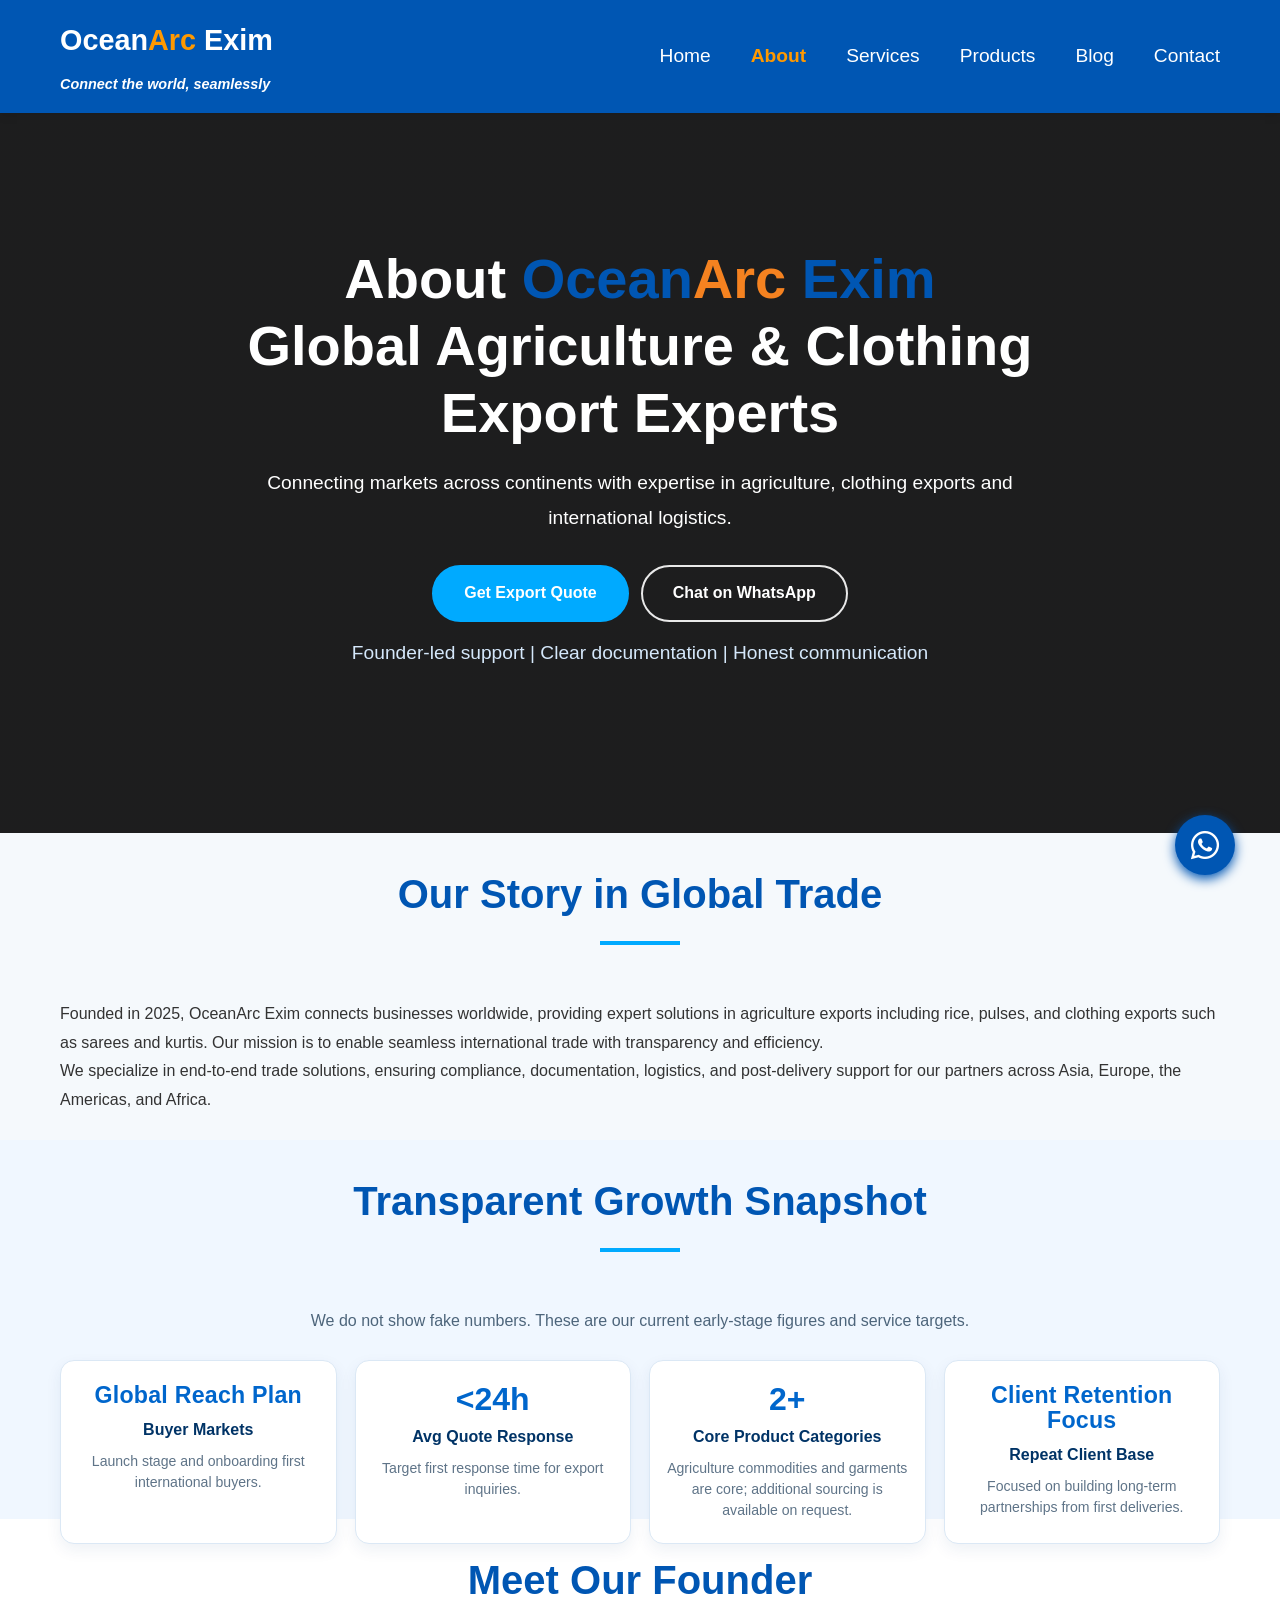
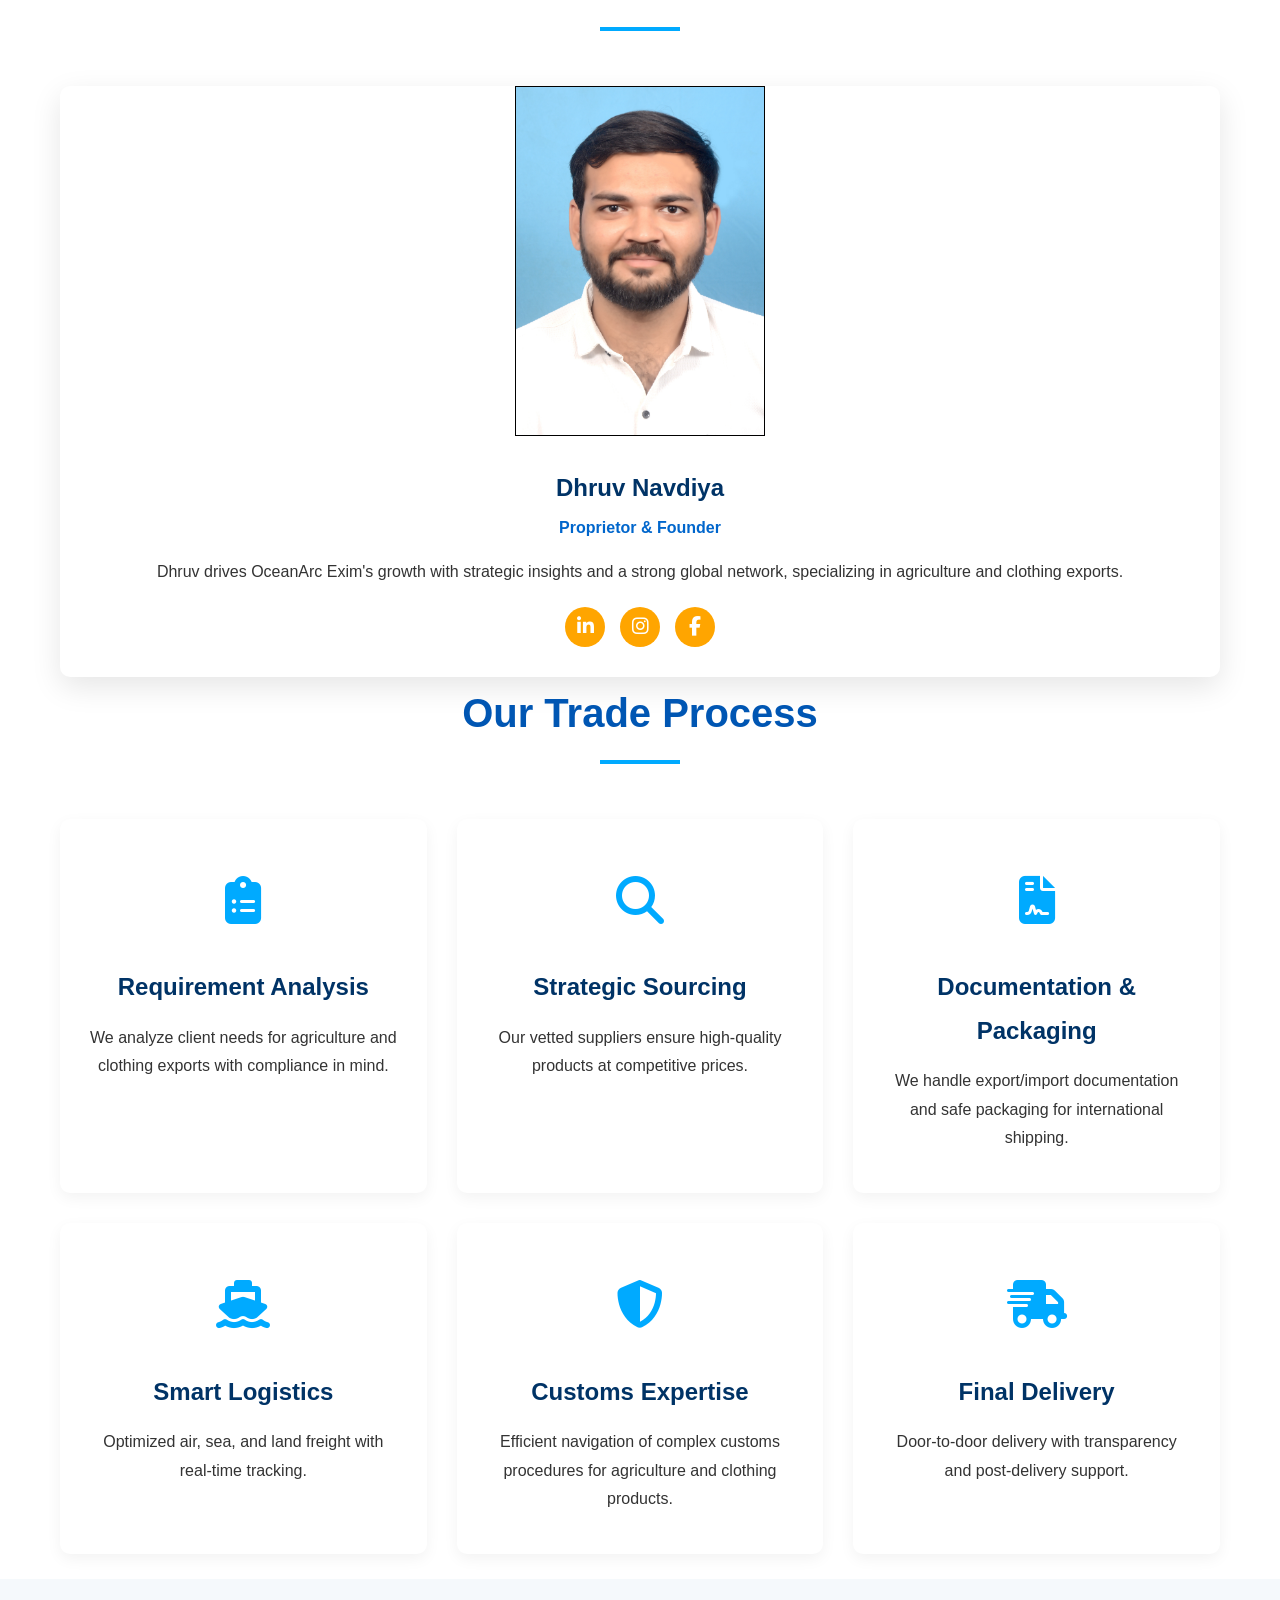
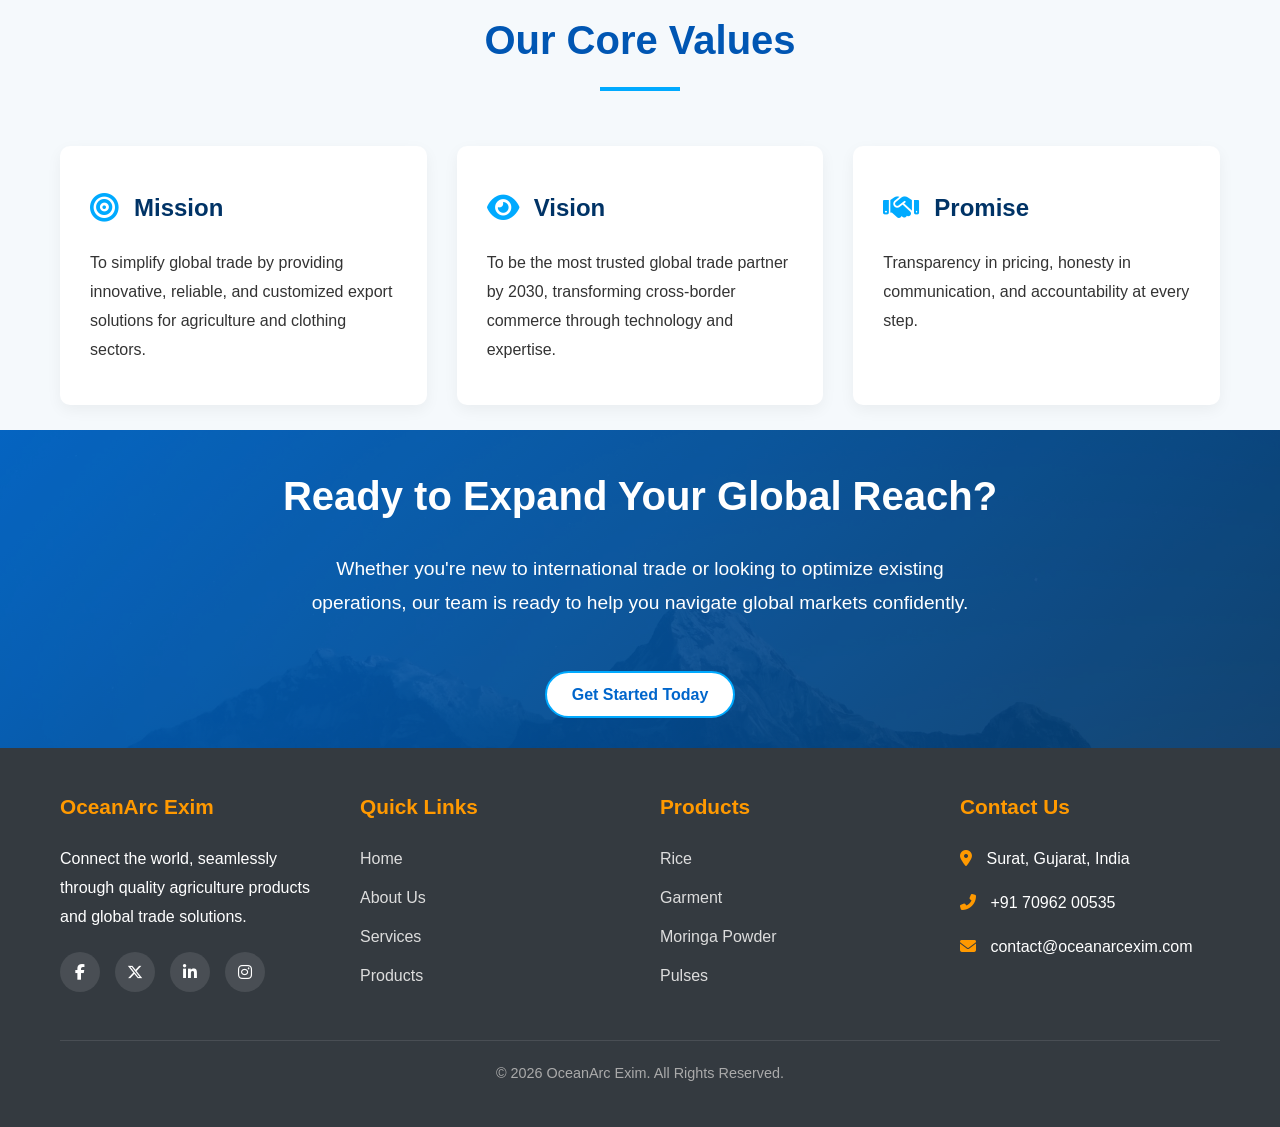
==== commit 9606c0c1: "Final" ====
--- a/about.html
+++ b/about.html
@@ -53,7 +53,7 @@
   </script>
 
   <!-- Font Awesome -->
-  <link rel="stylesheet" href="https://cdnjs.cloudflare.com/ajax/libs/font-awesome/6.5.2/css/all.min.css" />
+  <link rel="stylesheet" href="css/all-min.css" />
 
   <!-- Stylesheet -->
   <link rel="stylesheet" href="css/style.css" />
--- a/css/about.css
+++ b/css/about.css
@@ -380,7 +380,7 @@
       left: 0;
       width: 100%;
       height: 100%;
-      background: url("https://images.unsplash.com/photo-1483728642387-6c3bdd6c93e5?ixlib=rb-1.2.1&auto=format&fit=crop&w=1920&q=80") center/cover;
+      background: url("../images/about-cta-bg.jpg") center/cover;
       opacity: 0.1;
       z-index: 0;
     }
